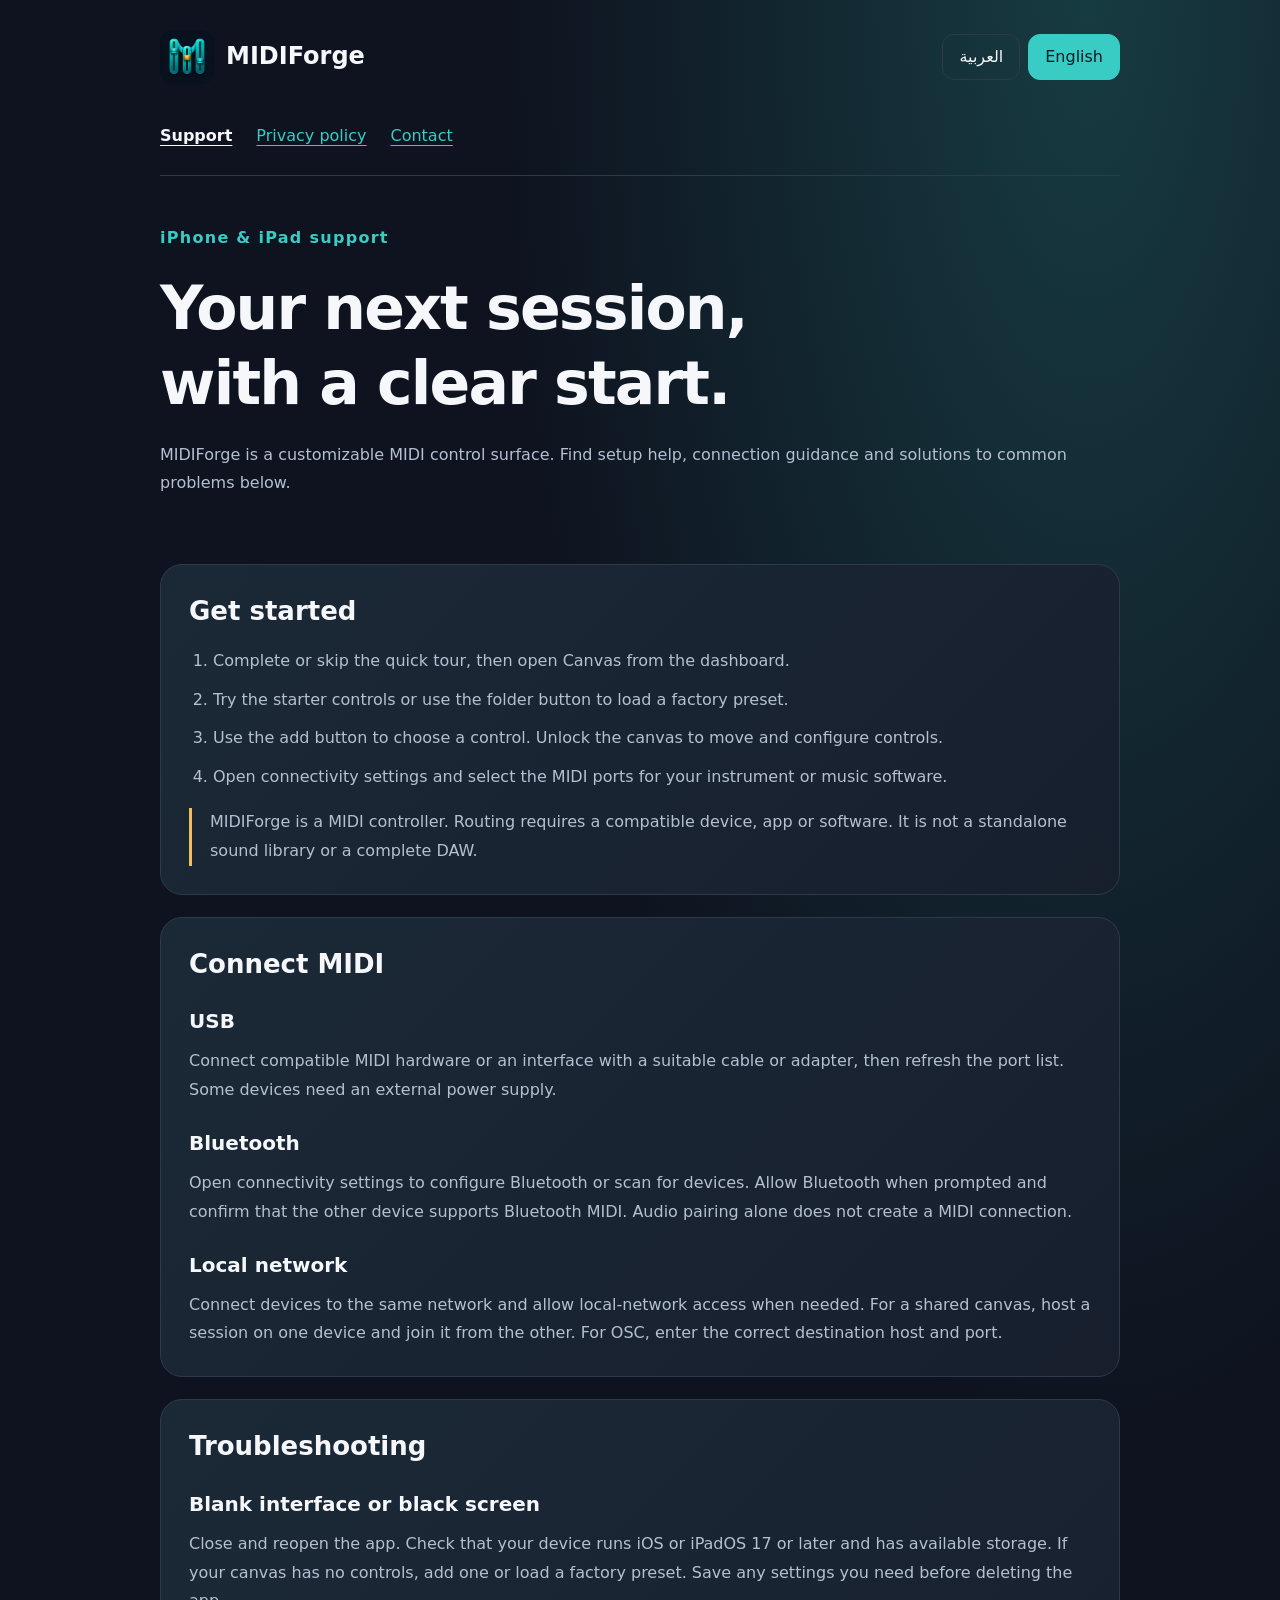
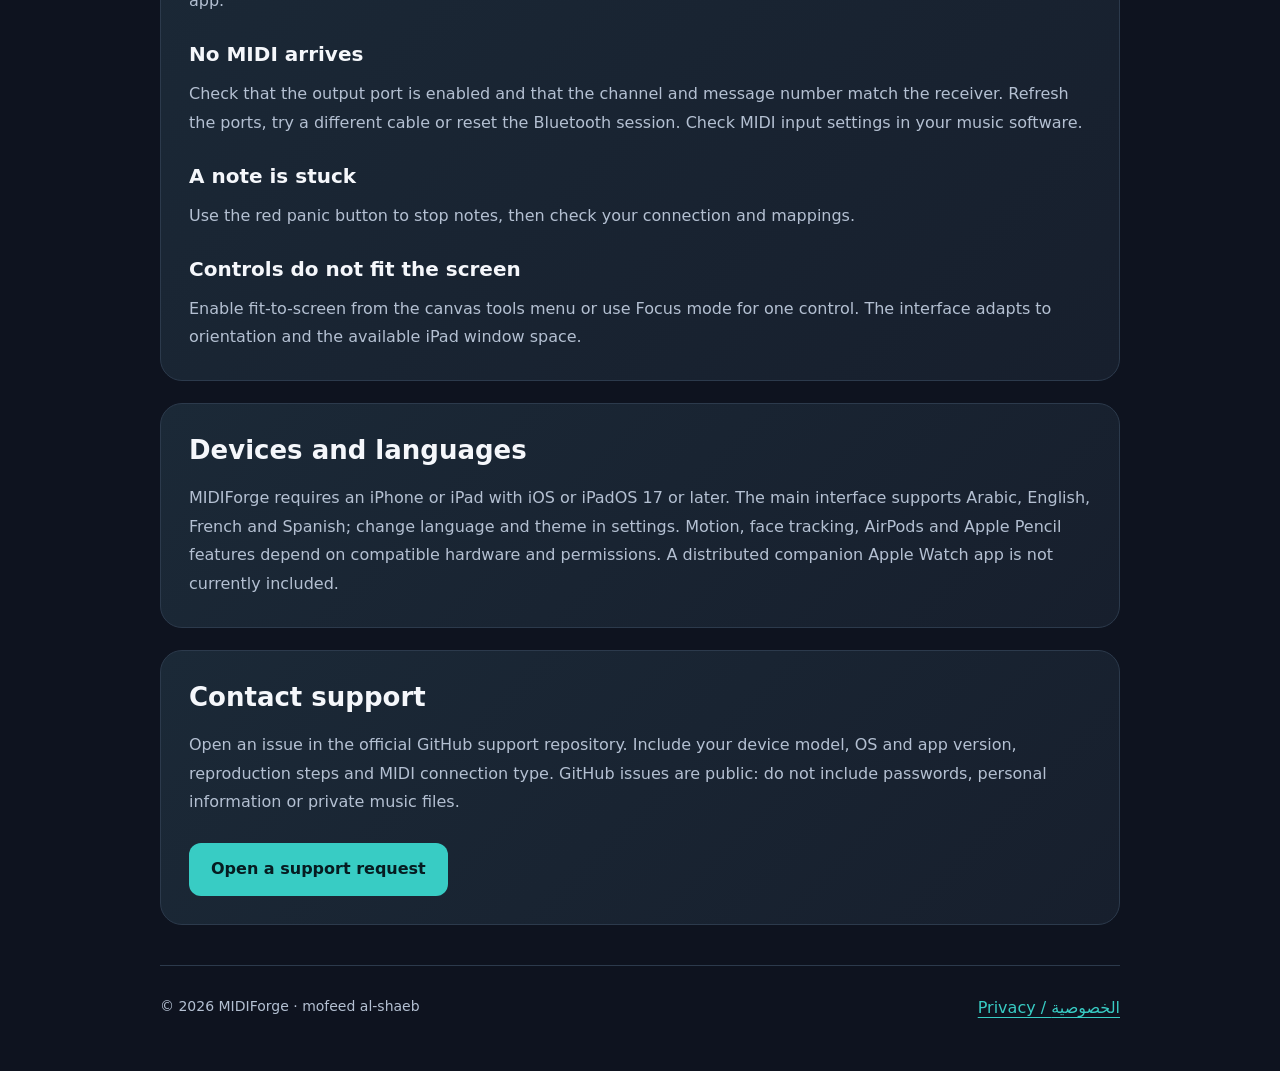
==== index.html @ 31d5ea7a "Publish bilingual MIDIForge support and privacy pages" ====
<!doctype html>
<html lang="ar" dir="rtl"><head><meta charset="utf-8"><meta name="viewport" content="width=device-width,initial-scale=1"><meta name="description" content="MIDIForge support for iPhone and iPad: MIDI connections, canvas controls, compatibility and troubleshooting."><meta name="theme-color" content="#0e131f"><title>MIDIForge Support | دعم MIDIForge</title><link rel="icon" href="icon.png"><link rel="stylesheet" href="style.css"><script defer src="app.js"></script></head>
<body><a class="skip" href="#content">Skip to content / انتقل للمحتوى</a><div class="wrap"><header><a class="brand" href="./"><img src="icon.png" alt="" width="54" height="54"><span>MIDIForge</span></a><div class="languages" aria-label="Language / اللغة"><button type="button" data-set-language="ar" aria-pressed="true" lang="ar">العربية</button><button type="button" data-set-language="en" aria-pressed="false" lang="en">English</button></div></header>
<nav data-lang="ar"><a href="./" aria-current="page">الدعم</a><a href="privacy.html">سياسة الخصوصية</a><a href="https://github.com/developermof-del/midiforge-support/issues">تواصل معنا</a></nav><nav data-lang="en" hidden><a href="./" aria-current="page">Support</a><a href="privacy.html">Privacy policy</a><a href="https://github.com/developermof-del/midiforge-support/issues">Contact</a></nav>
<main id="content"><article data-lang="ar" lang="ar"><div class="hero"><p class="eyebrow">دعم الآيفون والآيباد</p><h1>مساحتك الموسيقية،<br>بخطوات واضحة.</h1><p>MIDIForge سطح تحكّم MIDI قابل للتخصيص. ستجد هنا طريقة البداية والاتصال وحل المشكلات الشائعة.</p></div>
<section class="card"><h2>ابدأ العزف</h2><ol><li>تخطّ الجولة السريعة أو أكملها، ثم افتح «اللوحة» من الشاشة الرئيسية.</li><li>جرّب أدوات اللوحة الافتراضية، أو افتح زر المجلد لتحميل قالب جاهز.</li><li>اضغط زر الإضافة لاختيار أداة. افتح القفل لتحريك العناصر وتعديلها.</li><li>من إعدادات الاتصال اختر منافذ MIDI المناسبة لآلتك أو برنامجك الموسيقي.</li></ol><p class="callout">التطبيق أداة تحكّم MIDI؛ يتطلب توجيه الرسائل جهازاً أو تطبيقاً أو برنامجاً متوافقاً. لا يقدّم مكتبة أصوات مستقلة أو برنامج إنتاج موسيقي كاملاً.</p></section>
<section class="card"><h2>الاتصال بـMIDI</h2><h3>USB</h3><p>صِل جهاز MIDI أو واجهة متوافقة باستخدام الكابل أو المحوّل المناسب، ثم حدّث قائمة المنافذ. بعض الأجهزة تحتاج طاقة خارجية.</p><h3>البلوتوث</h3><p>افتح إعدادات الاتصال واختر إعداد البلوتوث أو البحث عن الأجهزة. اسمح بالبلوتوث عند طلبه، وتأكد أن الطرف الآخر يدعم Bluetooth MIDI. الاقتران الصوتي وحده لا ينشئ اتصال MIDI.</p><h3>الشبكة المحلية</h3><p>ضع الأجهزة على الشبكة نفسها، واسمح بالوصول للشبكة المحلية عند الحاجة. للعزف المشترك، استضف جلسة من جهاز وانضم إليها من الآخر. لإرسال OSC اضبط عنوان المضيف والمنفذ الصحيحين.</p></section>
<section class="card"><h2>حل المشكلات الشائعة</h2><h3>واجهة فارغة أو شاشة سوداء</h3><p>أغلق التطبيق وأعد فتحه، وتأكد أن جهازك يعمل بنظام iOS أو iPadOS 17 أو أحدث وأن لديك مساحة تخزين متاحة. إذا كانت اللوحة خالية من الأدوات، استخدم زر الإضافة أو حمّل قالباً جاهزاً. لا تحذف التطبيق قبل حفظ ما تحتاجه من إعدادات.</p><h3>لا تصل رسائل MIDI</h3><p>تحقق من تفعيل منفذ الإخراج ومن توافق القناة ورقم الرسالة مع الجهاز المستقبل. حدّث المنافذ، وجرّب كابلاً آخر أو أعد جلسة البلوتوث. تحقق من إعدادات MIDI في برنامج الإنتاج.</p><h3>نغمة عالقة</h3><p>اضغط زر الإيقاف الطارئ الأحمر لإرسال إيقاف النغمات، ثم تحقق من الاتصال والتعيين.</p><h3>الأدوات لا تتسع للشاشة</h3><p>فعّل ملاءمة اللوحة للشاشة من قائمة الأدوات، أو استخدم وضع التركيز لأداة واحدة. تتكيّف الواجهة مع الاتجاه ومساحة نافذة الآيباد.</p></section>
<section class="card"><h2>الأجهزة واللغات</h2><p>يتطلب MIDIForge جهاز iPhone أو iPad بنظام 17 أو أحدث. تتوفر العربية والإنجليزية والفرنسية والإسبانية في الواجهة الأساسية، ويمكن تغيير اللغة والثيم من الإعدادات. الحساسات وتعقّب الوجه وAirPods وApple Pencil تعتمد على توافق العتاد والأذونات. لا يوجد تطبيق Apple Watch مرافق موزّع حالياً.</p></section>
<section class="card"><h2>تواصل مع الدعم</h2><p>افتح طلب دعم في مستودع GitHub الرسمي. اذكر طراز الجهاز وإصدار النظام والتطبيق، وخطوات تكرار المشكلة ونوع اتصال MIDI. طلبات GitHub علنية؛ لا تنشر كلمات مرور أو بيانات شخصية أو ملفات موسيقية خاصة.</p><a class="action" href="https://github.com/developermof-del/midiforge-support/issues/new">فتح طلب دعم</a></section></article>
<article data-lang="en" lang="en" hidden><div class="hero"><p class="eyebrow">iPhone &amp; iPad support</p><h1>Your next session,<br>with a clear start.</h1><p>MIDIForge is a customizable MIDI control surface. Find setup help, connection guidance and solutions to common problems below.</p></div>
<section class="card"><h2>Get started</h2><ol><li>Complete or skip the quick tour, then open Canvas from the dashboard.</li><li>Try the starter controls or use the folder button to load a factory preset.</li><li>Use the add button to choose a control. Unlock the canvas to move and configure controls.</li><li>Open connectivity settings and select the MIDI ports for your instrument or music software.</li></ol><p class="callout">MIDIForge is a MIDI controller. Routing requires a compatible device, app or software. It is not a standalone sound library or a complete DAW.</p></section>
<section class="card"><h2>Connect MIDI</h2><h3>USB</h3><p>Connect compatible MIDI hardware or an interface with a suitable cable or adapter, then refresh the port list. Some devices need an external power supply.</p><h3>Bluetooth</h3><p>Open connectivity settings to configure Bluetooth or scan for devices. Allow Bluetooth when prompted and confirm that the other device supports Bluetooth MIDI. Audio pairing alone does not create a MIDI connection.</p><h3>Local network</h3><p>Connect devices to the same network and allow local-network access when needed. For a shared canvas, host a session on one device and join it from the other. For OSC, enter the correct destination host and port.</p></section>
<section class="card"><h2>Troubleshooting</h2><h3>Blank interface or black screen</h3><p>Close and reopen the app. Check that your device runs iOS or iPadOS 17 or later and has available storage. If your canvas has no controls, add one or load a factory preset. Save any settings you need before deleting the app.</p><h3>No MIDI arrives</h3><p>Check that the output port is enabled and that the channel and message number match the receiver. Refresh the ports, try a different cable or reset the Bluetooth session. Check MIDI input settings in your music software.</p><h3>A note is stuck</h3><p>Use the red panic button to stop notes, then check your connection and mappings.</p><h3>Controls do not fit the screen</h3><p>Enable fit-to-screen from the canvas tools menu or use Focus mode for one control. The interface adapts to orientation and the available iPad window space.</p></section>
<section class="card"><h2>Devices and languages</h2><p>MIDIForge requires an iPhone or iPad with iOS or iPadOS 17 or later. The main interface supports Arabic, English, French and Spanish; change language and theme in settings. Motion, face tracking, AirPods and Apple Pencil features depend on compatible hardware and permissions. A distributed companion Apple Watch app is not currently included.</p></section>
<section class="card"><h2>Contact support</h2><p>Open an issue in the official GitHub support repository. Include your device model, OS and app version, reproduction steps and MIDI connection type. GitHub issues are public: do not include passwords, personal information or private music files.</p><a class="action" href="https://github.com/developermof-del/midiforge-support/issues/new">Open a support request</a></section></article></main>
<footer><p>© 2026 MIDIForge · mofeed al-shaeb</p><a href="privacy.html">Privacy / الخصوصية</a></footer></div></body></html>
---- style.css ----
:root{color-scheme:dark;--bg:#0e131f;--surface:#171f2d;--line:#2c3a4c;--text:#f5f7fb;--muted:#b4c0d2;--accent:#38ccc4;--amber:#f0bd61;font-family:system-ui,-apple-system,BlinkMacSystemFont,'Segoe UI',sans-serif;line-height:1.8;background:var(--bg);color:var(--text)}*{box-sizing:border-box}body{margin:0;background:radial-gradient(ellipse at 85% 0%,#173b42 0,transparent 38%)}a{color:var(--accent);text-underline-offset:4px}a:hover{color:#9ef6ec}a:focus-visible,button:focus-visible,summary:focus-visible{outline:3px solid var(--amber);outline-offset:5px}button{font:inherit;color:var(--text);background:transparent;border:1px solid var(--line);border-radius:12px;padding:8px 16px;min-height:44px;cursor:pointer}button[aria-pressed=true]{background:var(--accent);color:#071b21;border-color:var(--accent)}[hidden]{display:none!important}.wrap{width:min(960px,100% - 40px);margin-inline:auto}header{display:flex;justify-content:space-between;align-items:center;gap:20px;padding-block:30px;flex-wrap:wrap}.brand{display:flex;align-items:center;gap:12px;font-weight:800;font-size:24px;text-decoration:none;color:var(--text)}.brand img{width:54px;height:54px;border-radius:13px}.languages{display:flex;gap:8px}.skip{position:absolute;top:-100px;padding:12px;background:var(--surface);z-index:9}.skip:focus{top:8px}nav{display:flex;gap:24px;padding-block:8px 24px;border-bottom:1px solid var(--line)}nav a[aria-current=page]{color:var(--text);font-weight:700}.hero{padding-block:48px 26px}h1{font-size:clamp(36px,6vw,60px);line-height:1.25;letter-spacing:-.03em;margin:8px 0 20px}h2{font-size:26px;line-height:1.45;margin:0 0 14px}h3{font-size:20px;margin:20px 0 8px}p{margin:0 0 18px;color:var(--muted)}.eyebrow{color:var(--accent);font-weight:700;letter-spacing:.08em}.card{background:linear-gradient(135deg,#1b2937,var(--surface));border:1px solid var(--line);border-radius:22px;padding:28px;margin-block:22px}.card p:last-child{margin-bottom:0}ul,ol{padding-inline-start:24px;color:var(--muted)}li{margin-block:10px}.callout{border-inline-start:3px solid var(--amber);padding-inline-start:18px}.action{display:inline-block;background:var(--accent);color:#061c21;font-weight:700;text-decoration:none;padding:12px 22px;border-radius:12px;margin-top:8px}.action:hover{background:#9ef6ec;color:#061c21}.label{font-size:14px;color:var(--muted)}footer{border-top:1px solid var(--line);margin-top:40px;padding-block:28px 48px;display:flex;justify-content:space-between;gap:20px;flex-wrap:wrap}footer p{font-size:14px;margin:0}code{font-family:ui-monospace,monospace;color:var(--text);background:#0e131f;border-radius:5px;padding:1px 5px}@media(max-width:540px){.wrap{width:calc(100% - 28px)}header{padding-block:20px;gap:14px}.brand{font-size:21px}.brand img{width:44px;height:44px}.card{padding:20px}.hero{padding-top:30px}.languages button{padding-inline:12px}nav{gap:18px}}@media(prefers-reduced-motion:reduce){*{scroll-behavior:auto!important}}
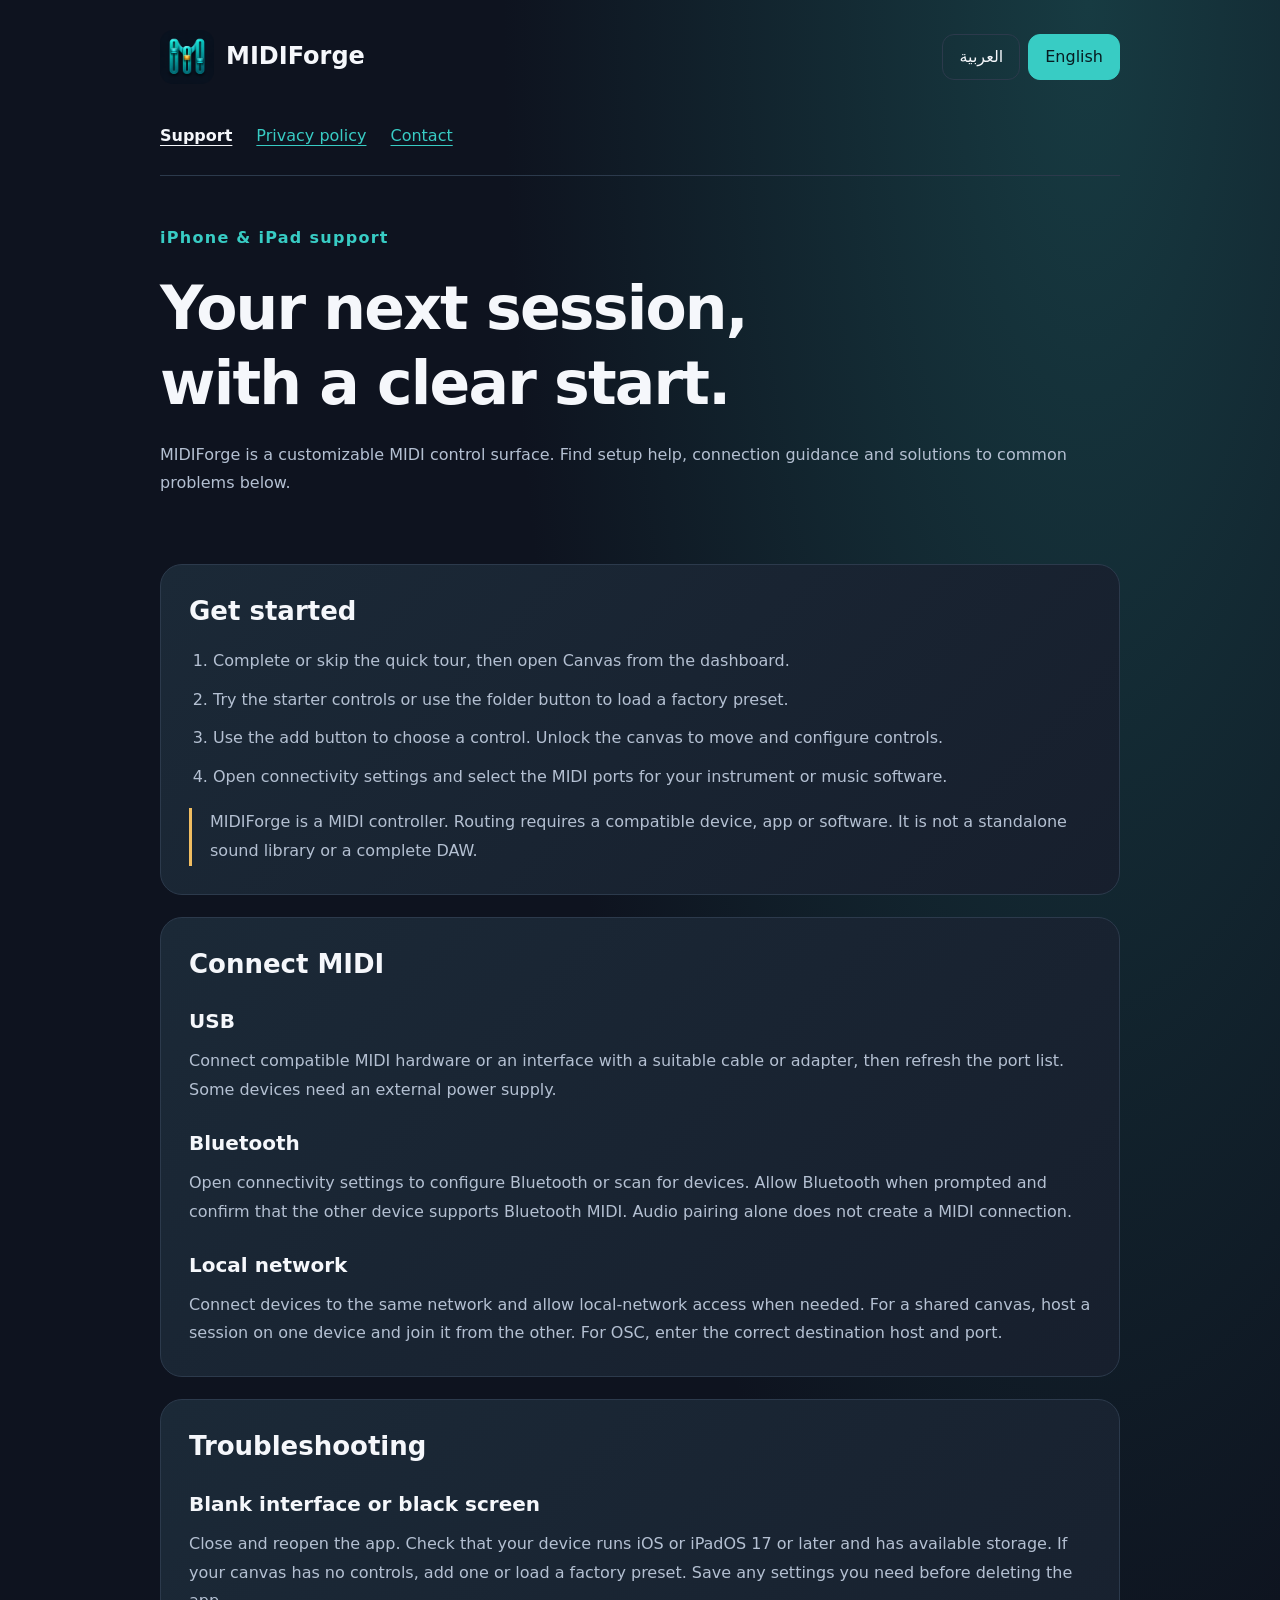
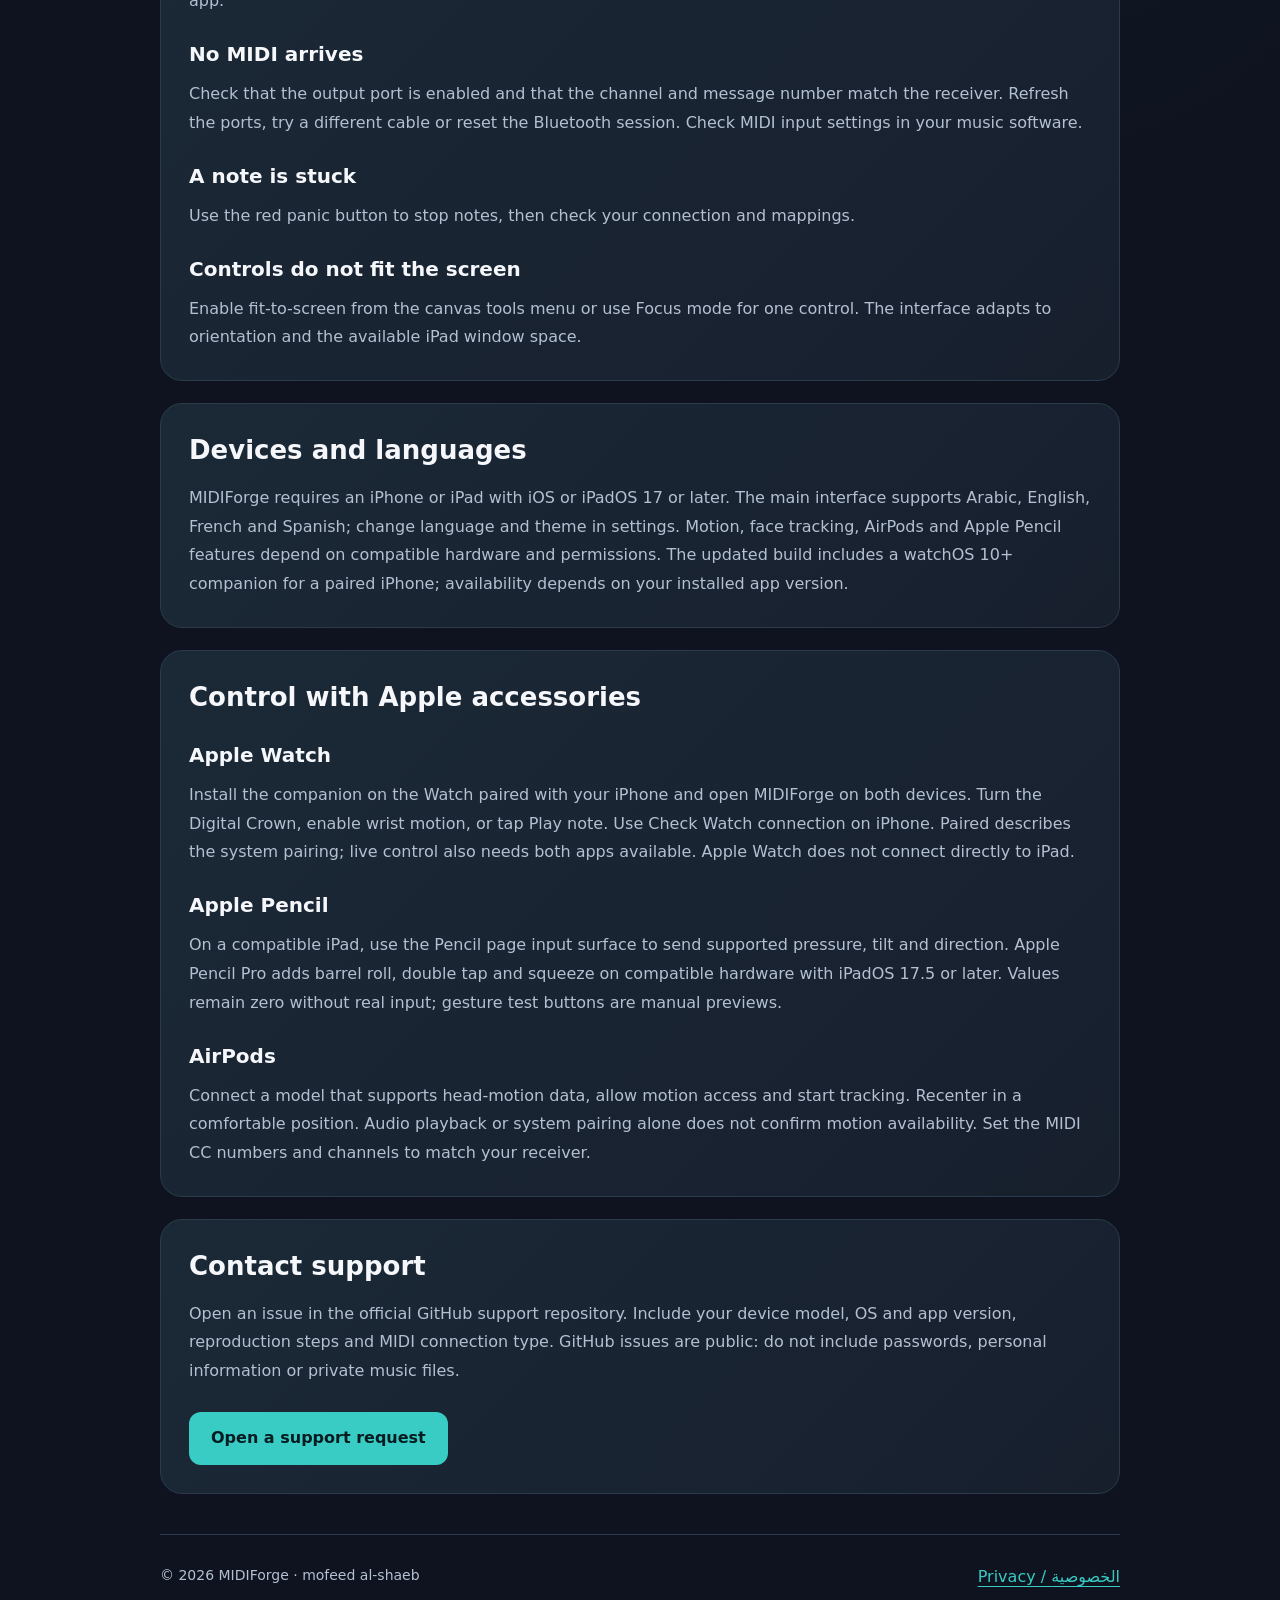
==== commit 3a2218fd: "Document Apple Watch, Pencil and AirPods setup for build 3" ====
--- a/index.html
+++ b/index.html
@@ -6,12 +6,14 @@
 <section class="card"><h2>ابدأ العزف</h2><ol><li>تخطّ الجولة السريعة أو أكملها، ثم افتح «اللوحة» من الشاشة الرئيسية.</li><li>جرّب أدوات اللوحة الافتراضية، أو افتح زر المجلد لتحميل قالب جاهز.</li><li>اضغط زر الإضافة لاختيار أداة. افتح القفل لتحريك العناصر وتعديلها.</li><li>من إعدادات الاتصال اختر منافذ MIDI المناسبة لآلتك أو برنامجك الموسيقي.</li></ol><p class="callout">التطبيق أداة تحكّم MIDI؛ يتطلب توجيه الرسائل جهازاً أو تطبيقاً أو برنامجاً متوافقاً. لا يقدّم مكتبة أصوات مستقلة أو برنامج إنتاج موسيقي كاملاً.</p></section>
 <section class="card"><h2>الاتصال بـMIDI</h2><h3>USB</h3><p>صِل جهاز MIDI أو واجهة متوافقة باستخدام الكابل أو المحوّل المناسب، ثم حدّث قائمة المنافذ. بعض الأجهزة تحتاج طاقة خارجية.</p><h3>البلوتوث</h3><p>افتح إعدادات الاتصال واختر إعداد البلوتوث أو البحث عن الأجهزة. اسمح بالبلوتوث عند طلبه، وتأكد أن الطرف الآخر يدعم Bluetooth MIDI. الاقتران الصوتي وحده لا ينشئ اتصال MIDI.</p><h3>الشبكة المحلية</h3><p>ضع الأجهزة على الشبكة نفسها، واسمح بالوصول للشبكة المحلية عند الحاجة. للعزف المشترك، استضف جلسة من جهاز وانضم إليها من الآخر. لإرسال OSC اضبط عنوان المضيف والمنفذ الصحيحين.</p></section>
 <section class="card"><h2>حل المشكلات الشائعة</h2><h3>واجهة فارغة أو شاشة سوداء</h3><p>أغلق التطبيق وأعد فتحه، وتأكد أن جهازك يعمل بنظام iOS أو iPadOS 17 أو أحدث وأن لديك مساحة تخزين متاحة. إذا كانت اللوحة خالية من الأدوات، استخدم زر الإضافة أو حمّل قالباً جاهزاً. لا تحذف التطبيق قبل حفظ ما تحتاجه من إعدادات.</p><h3>لا تصل رسائل MIDI</h3><p>تحقق من تفعيل منفذ الإخراج ومن توافق القناة ورقم الرسالة مع الجهاز المستقبل. حدّث المنافذ، وجرّب كابلاً آخر أو أعد جلسة البلوتوث. تحقق من إعدادات MIDI في برنامج الإنتاج.</p><h3>نغمة عالقة</h3><p>اضغط زر الإيقاف الطارئ الأحمر لإرسال إيقاف النغمات، ثم تحقق من الاتصال والتعيين.</p><h3>الأدوات لا تتسع للشاشة</h3><p>فعّل ملاءمة اللوحة للشاشة من قائمة الأدوات، أو استخدم وضع التركيز لأداة واحدة. تتكيّف الواجهة مع الاتجاه ومساحة نافذة الآيباد.</p></section>
-<section class="card"><h2>الأجهزة واللغات</h2><p>يتطلب MIDIForge جهاز iPhone أو iPad بنظام 17 أو أحدث. تتوفر العربية والإنجليزية والفرنسية والإسبانية في الواجهة الأساسية، ويمكن تغيير اللغة والثيم من الإعدادات. الحساسات وتعقّب الوجه وAirPods وApple Pencil تعتمد على توافق العتاد والأذونات. لا يوجد تطبيق Apple Watch مرافق موزّع حالياً.</p></section>
+<section class="card"><h2>الأجهزة واللغات</h2><p>يتطلب MIDIForge جهاز iPhone أو iPad بنظام 17 أو أحدث. تتوفر العربية والإنجليزية والفرنسية والإسبانية في الواجهة الأساسية، ويمكن تغيير اللغة والثيم من الإعدادات. الحساسات وتعقّب الوجه وAirPods وApple Pencil تعتمد على توافق العتاد والأذونات. يتضمن البناء المحدّث تطبيق Apple Watch مرافقاً يتطلب watchOS 10 أو أحدث وآيفوناً مقترناً؛ توفّره مرتبط بإصدار التطبيق المثبّت.</p></section>
+<section class="card"><h2>تحكّم بملحقات Apple</h2><h3>Apple Watch</h3><p>ثبّت التطبيق المرافق على الساعة المقترنة بالآيفون، وافتح MIDIForge على الجهازين. أدر التاج الرقمي للتحكم، أو فعّل حركة المعصم، أو اضغط لعزف نغمة. اختر «فحص اتصال الساعة» على الآيفون. «مقترنة» تعني اقتران النظام فقط؛ التحكم المباشر يتطلب أن يكون التطبيقان متاحين. لا تتصل الساعة بالآيباد مباشرة.</p><h3>Apple Pencil</h3><p>على آيباد متوافق، افتح صفحة القلم وارسم على سطح الإدخال لإرسال الضغط المدعوم والميل والاتجاه. يدعم Apple Pencil Pro دوران المحور والنقر المزدوج والعصر على العتاد المتوافق مع iPadOS 17.5 أو أحدث. تبقى القيم صفراً دون لمس حقيقي؛ أزرار اختبار الإيماءات للتجربة اليدوية.</p><h3>AirPods</h3><p>صِل طرازاً يدعم بيانات حركة الرأس وامنح إذن الحركة ثم شغّل التتبع. أعد معايرة المركز وأنت في وضع مريح. الاستماع للصوت أو ظهور الجهاز مقترناً لا يثبت إتاحة حساس الحركة. اختر أرقام CC والقنوات المناسبة للمستقبل.</p></section>
 <section class="card"><h2>تواصل مع الدعم</h2><p>افتح طلب دعم في مستودع GitHub الرسمي. اذكر طراز الجهاز وإصدار النظام والتطبيق، وخطوات تكرار المشكلة ونوع اتصال MIDI. طلبات GitHub علنية؛ لا تنشر كلمات مرور أو بيانات شخصية أو ملفات موسيقية خاصة.</p><a class="action" href="https://github.com/developermof-del/midiforge-support/issues/new">فتح طلب دعم</a></section></article>
 <article data-lang="en" lang="en" hidden><div class="hero"><p class="eyebrow">iPhone &amp; iPad support</p><h1>Your next session,<br>with a clear start.</h1><p>MIDIForge is a customizable MIDI control surface. Find setup help, connection guidance and solutions to common problems below.</p></div>
 <section class="card"><h2>Get started</h2><ol><li>Complete or skip the quick tour, then open Canvas from the dashboard.</li><li>Try the starter controls or use the folder button to load a factory preset.</li><li>Use the add button to choose a control. Unlock the canvas to move and configure controls.</li><li>Open connectivity settings and select the MIDI ports for your instrument or music software.</li></ol><p class="callout">MIDIForge is a MIDI controller. Routing requires a compatible device, app or software. It is not a standalone sound library or a complete DAW.</p></section>
 <section class="card"><h2>Connect MIDI</h2><h3>USB</h3><p>Connect compatible MIDI hardware or an interface with a suitable cable or adapter, then refresh the port list. Some devices need an external power supply.</p><h3>Bluetooth</h3><p>Open connectivity settings to configure Bluetooth or scan for devices. Allow Bluetooth when prompted and confirm that the other device supports Bluetooth MIDI. Audio pairing alone does not create a MIDI connection.</p><h3>Local network</h3><p>Connect devices to the same network and allow local-network access when needed. For a shared canvas, host a session on one device and join it from the other. For OSC, enter the correct destination host and port.</p></section>
 <section class="card"><h2>Troubleshooting</h2><h3>Blank interface or black screen</h3><p>Close and reopen the app. Check that your device runs iOS or iPadOS 17 or later and has available storage. If your canvas has no controls, add one or load a factory preset. Save any settings you need before deleting the app.</p><h3>No MIDI arrives</h3><p>Check that the output port is enabled and that the channel and message number match the receiver. Refresh the ports, try a different cable or reset the Bluetooth session. Check MIDI input settings in your music software.</p><h3>A note is stuck</h3><p>Use the red panic button to stop notes, then check your connection and mappings.</p><h3>Controls do not fit the screen</h3><p>Enable fit-to-screen from the canvas tools menu or use Focus mode for one control. The interface adapts to orientation and the available iPad window space.</p></section>
-<section class="card"><h2>Devices and languages</h2><p>MIDIForge requires an iPhone or iPad with iOS or iPadOS 17 or later. The main interface supports Arabic, English, French and Spanish; change language and theme in settings. Motion, face tracking, AirPods and Apple Pencil features depend on compatible hardware and permissions. A distributed companion Apple Watch app is not currently included.</p></section>
+<section class="card"><h2>Devices and languages</h2><p>MIDIForge requires an iPhone or iPad with iOS or iPadOS 17 or later. The main interface supports Arabic, English, French and Spanish; change language and theme in settings. Motion, face tracking, AirPods and Apple Pencil features depend on compatible hardware and permissions. The updated build includes a watchOS 10+ companion for a paired iPhone; availability depends on your installed app version.</p></section>
+<section class="card"><h2>Control with Apple accessories</h2><h3>Apple Watch</h3><p>Install the companion on the Watch paired with your iPhone and open MIDIForge on both devices. Turn the Digital Crown, enable wrist motion, or tap Play note. Use Check Watch connection on iPhone. Paired describes the system pairing; live control also needs both apps available. Apple Watch does not connect directly to iPad.</p><h3>Apple Pencil</h3><p>On a compatible iPad, use the Pencil page input surface to send supported pressure, tilt and direction. Apple Pencil Pro adds barrel roll, double tap and squeeze on compatible hardware with iPadOS 17.5 or later. Values remain zero without real input; gesture test buttons are manual previews.</p><h3>AirPods</h3><p>Connect a model that supports head-motion data, allow motion access and start tracking. Recenter in a comfortable position. Audio playback or system pairing alone does not confirm motion availability. Set the MIDI CC numbers and channels to match your receiver.</p></section>
 <section class="card"><h2>Contact support</h2><p>Open an issue in the official GitHub support repository. Include your device model, OS and app version, reproduction steps and MIDI connection type. GitHub issues are public: do not include passwords, personal information or private music files.</p><a class="action" href="https://github.com/developermof-del/midiforge-support/issues/new">Open a support request</a></section></article></main>
 <footer><p>© 2026 MIDIForge · mofeed al-shaeb</p><a href="privacy.html">Privacy / الخصوصية</a></footer></div></body></html>
